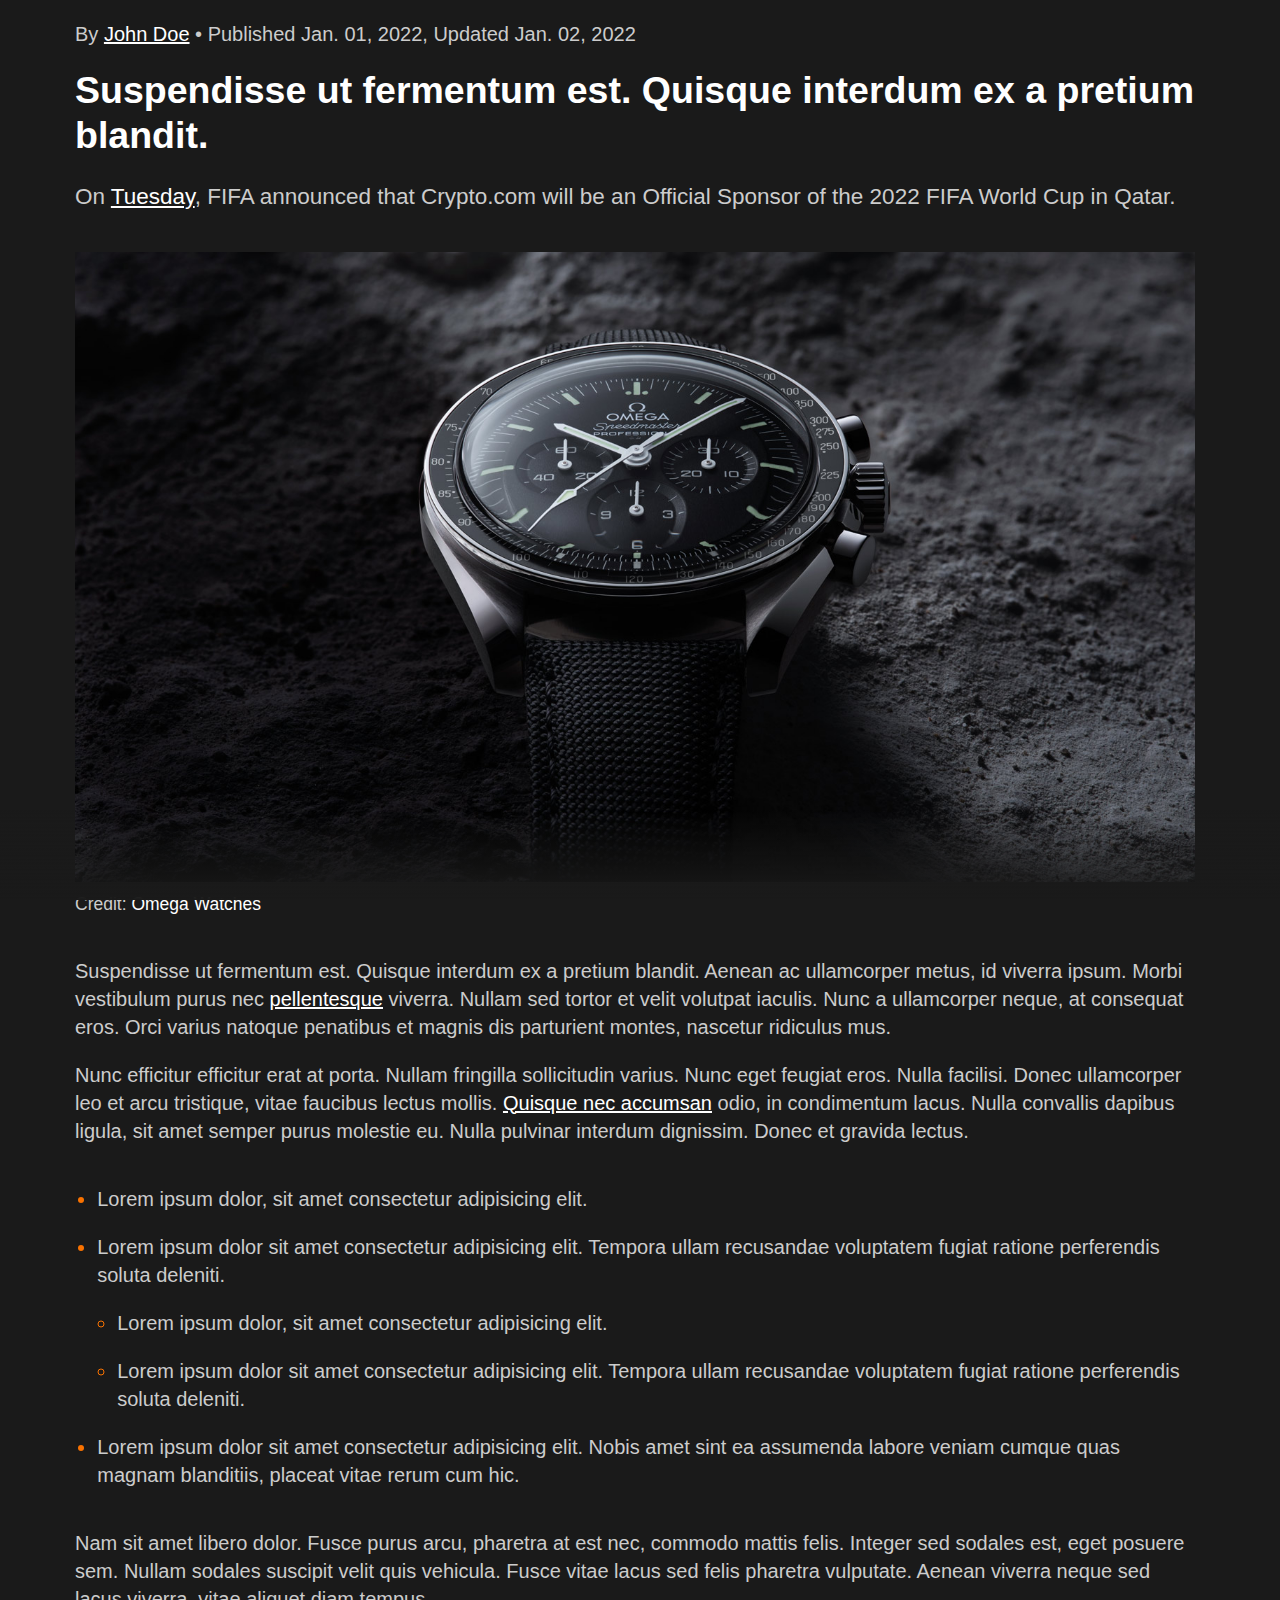
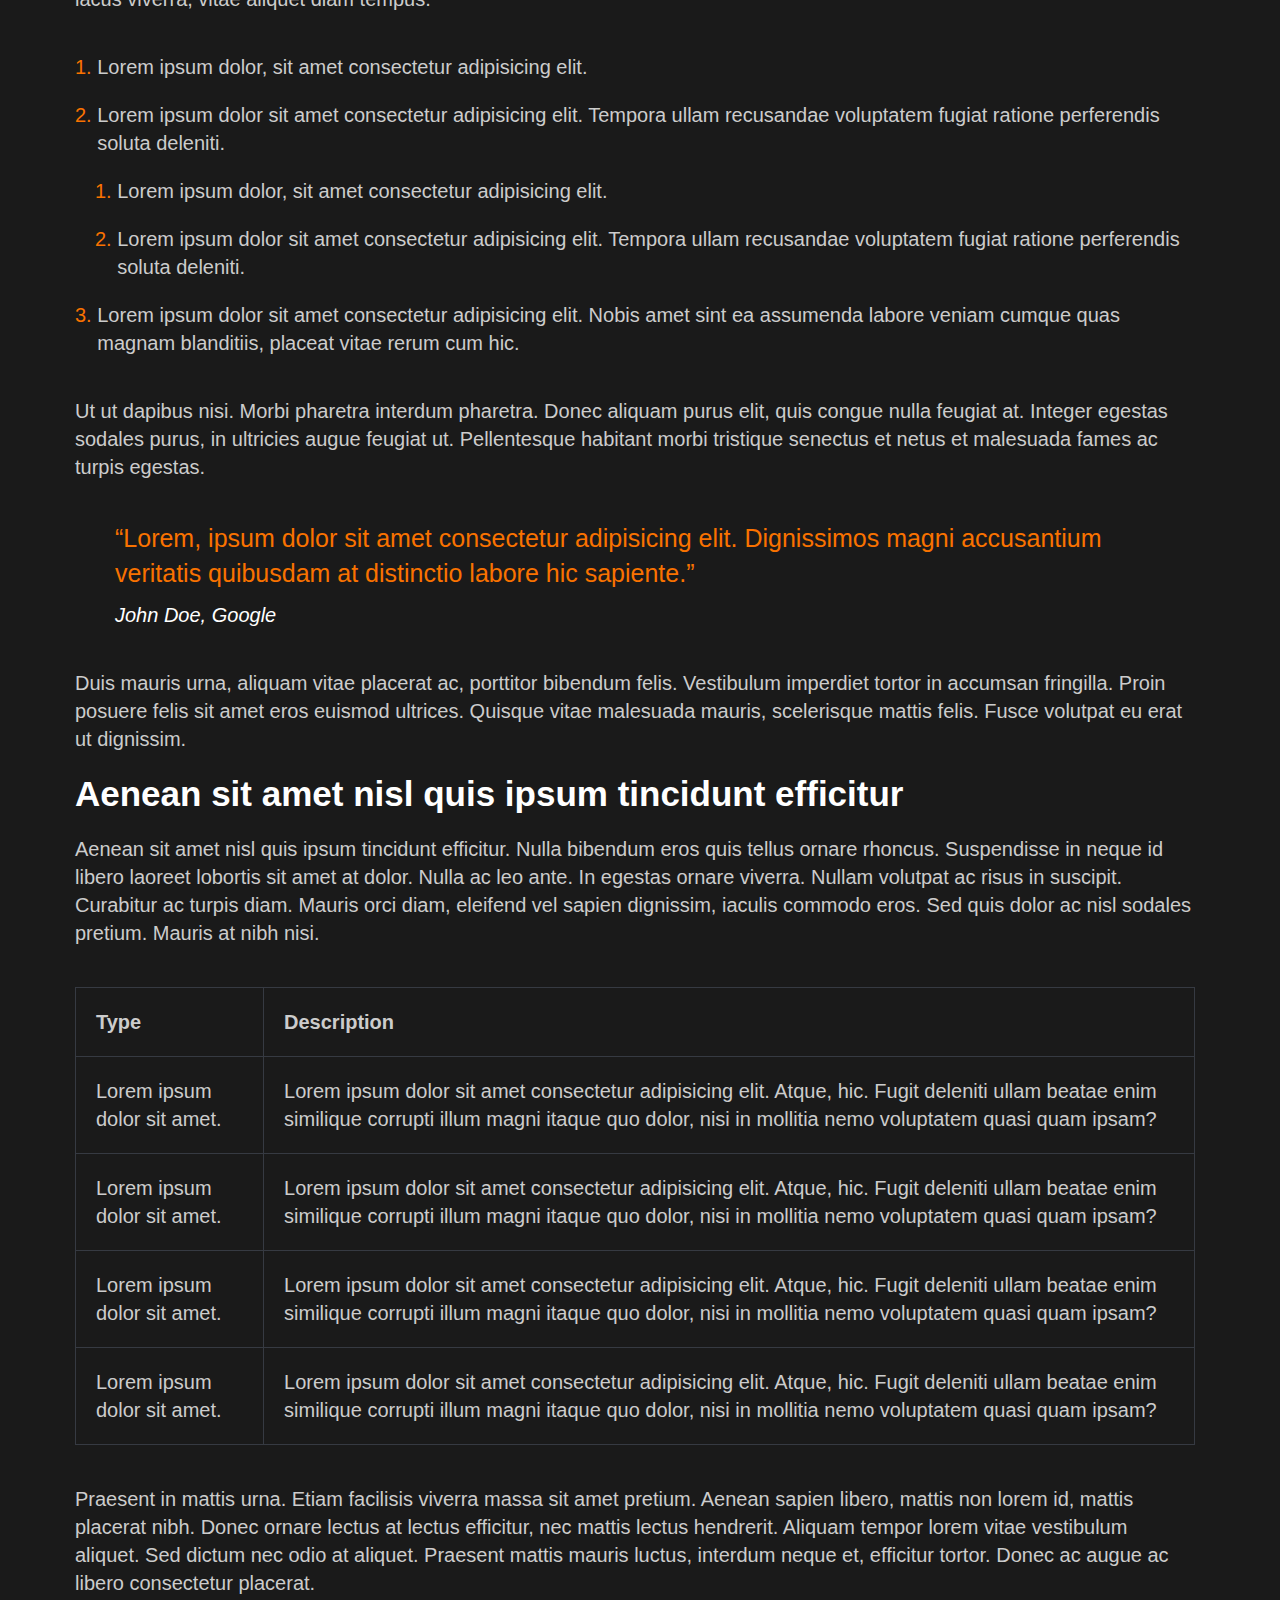
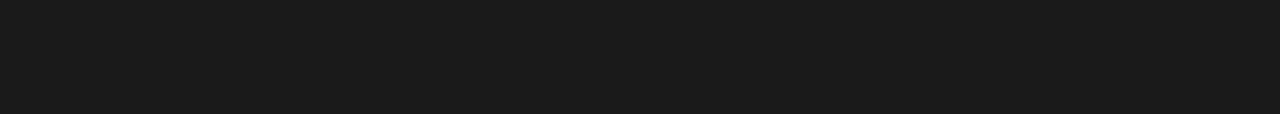
==== pages/article/index.html @ 7d78153a "feat: refactored scss and added demos" ====
<!DOCTYPE html>
<html lang="en" dir="ltr">
<head>

    <!-- Required -->
    <title>Article</title>
    <meta http-equiv="content-type" content="text/html; charset=UTF-8">
    <meta http-equiv="X-UA-Compatible" content="IE=edge">
    <meta name="viewport" content="width=device-width, initial-scale=1.0">
    <link href="article.css" type="text/css" rel="stylesheet" defer>

    <!-- Article -->
    <meta property="article:published_time" content="2022-01-01" />
    <meta property="article:modified_time" content="2022-01-02" />
    <meta property="article:author" content="John Doe" />
    <meta property="article:section" content="Technology" />
    <meta property="article:tag" content="Software, Networking" />

</head>
<body>

    <article class="container">

        <header>

            <p>By <a href="#" target="_blank" rel="author">
                John Doe</a> &bullet; Published <time datetime="2022-01-01">Jan. 01, 2022</time>, Updated <time datetime="2022-01-02">Jan. 02, 2022</time>
            </p>

            <!-- Heading -->
            <h1>Suspendisse ut fermentum est. Quisque interdum ex a pretium blandit.</h1>

        </header>

        <!-- Summary -->
        <p class="summary">
            On <a href="https://www.fifa.com/tournaments/mens/worldcup/qatar2022/media-releases/crypto-com-unveiled-as-fifa-world-cup-qatar-2022-tm-official-sponsor" target="_blank">Tuesday</a>, FIFA announced that Crypto.com will be an Official Sponsor of the 2022 FIFA World Cup in Qatar.
        </p>
        
        <figure>
            <!-- Picture, allows you to return image sized the users device, allowing you to decrease transfer usage, provided you have an image CDN/API to handle image resizing -->
            <picture>
                <source media="(max-width: 414px)" srcset="">
                <source media="(max-width: 768px)" srcset="">
                <source media="(min-width: 1024px)" srcset="">
                <img src="image.jpg" alt="An Omega Speedmaster Professional sat on top of regolith" loading="lazy" decoding="async">
            </picture>
            <figcaption>Credit: <a href="https://www.omegawatches.com/" target="_blank" rel="author">Omega Watches</a></figcaption>
        </figure>

        <p>Suspendisse ut fermentum est. Quisque interdum ex a pretium blandit. Aenean ac ullamcorper metus, id viverra ipsum. Morbi vestibulum purus nec <a href="#" target="_blank">pellentesque</a> viverra. Nullam sed tortor et velit volutpat iaculis. Nunc a ullamcorper neque, at consequat eros. Orci varius natoque penatibus et magnis dis parturient montes, nascetur ridiculus mus.</p>
            
        <p>Nunc efficitur efficitur erat at porta. Nullam fringilla sollicitudin varius. Nunc eget feugiat eros. Nulla facilisi. Donec ullamcorper leo et arcu tristique, vitae faucibus lectus mollis. <a href="#" target="_blank">Quisque nec accumsan</a> odio, in condimentum lacus. Nulla convallis dapibus ligula, sit amet semper purus molestie eu. Nulla pulvinar interdum dignissim. Donec et gravida lectus.</p>

        <ul>
            <li>Lorem ipsum dolor, sit amet consectetur adipisicing elit.</li>
            <li>
                Lorem ipsum dolor sit amet consectetur adipisicing elit. Tempora ullam recusandae voluptatem fugiat ratione perferendis soluta deleniti.
                <ul>
                    <li>Lorem ipsum dolor, sit amet consectetur adipisicing elit.</li>
                    <li>Lorem ipsum dolor sit amet consectetur adipisicing elit. Tempora ullam recusandae voluptatem fugiat ratione perferendis soluta deleniti.</li>
                </ul>
            </li>
            <li>Lorem ipsum dolor sit amet consectetur adipisicing elit. Nobis amet sint ea assumenda labore veniam cumque quas magnam blanditiis, placeat vitae rerum cum hic.</li>
        </ul>

        <p> Nam sit amet libero dolor. Fusce purus arcu, pharetra at est nec, commodo mattis felis. Integer sed sodales est, eget posuere sem. Nullam sodales suscipit velit quis vehicula. Fusce vitae lacus sed felis pharetra vulputate. Aenean viverra neque sed lacus viverra, vitae aliquet diam tempus.</p>

        <ol>
            <li>Lorem ipsum dolor, sit amet consectetur adipisicing elit.</li>
            <li>
                Lorem ipsum dolor sit amet consectetur adipisicing elit. Tempora ullam recusandae voluptatem fugiat ratione perferendis soluta deleniti.
                <ol>
                    <li>Lorem ipsum dolor, sit amet consectetur adipisicing elit.</li>
                    <li>Lorem ipsum dolor sit amet consectetur adipisicing elit. Tempora ullam recusandae voluptatem fugiat ratione perferendis soluta deleniti.</li>
                </ol>
            </li>
            <li>Lorem ipsum dolor sit amet consectetur adipisicing elit. Nobis amet sint ea assumenda labore veniam cumque quas magnam blanditiis, placeat vitae rerum cum hic.</li>
        </ol>

        <p> Ut ut dapibus nisi. Morbi pharetra interdum pharetra. Donec aliquam purus elit, quis congue nulla feugiat at. Integer egestas sodales purus, in ultricies augue feugiat ut. Pellentesque habitant morbi tristique senectus et netus et malesuada fames ac turpis egestas.</p>

        <blockquote>
            <p>Lorem, ipsum dolor sit amet consectetur adipisicing elit. Dignissimos magni accusantium veritatis quibusdam at distinctio labore hic sapiente.</p>
            <cite>John Doe, Google</cite>
        </blockquote>

        <p>Duis mauris urna, aliquam vitae placerat ac, porttitor bibendum felis. Vestibulum imperdiet tortor in accumsan fringilla. Proin posuere felis sit amet eros euismod ultrices. Quisque vitae malesuada mauris, scelerisque mattis felis. Fusce volutpat eu erat ut dignissim.</p>

        <h2 id="aenean-sit-amet-nisl-quis-ipsum-tincidunt-efficitur"><a href="#aenean-sit-amet-nisl-quis-ipsum-tincidunt-efficitur">Aenean sit amet nisl quis ipsum tincidunt efficitur</a></h2>
        
        <p>Aenean sit amet nisl quis ipsum tincidunt efficitur. Nulla bibendum eros quis tellus ornare rhoncus. Suspendisse in neque id libero laoreet lobortis sit amet at dolor. Nulla ac leo ante. In egestas ornare viverra. Nullam volutpat ac risus in suscipit. Curabitur ac turpis diam. Mauris orci diam, eleifend vel sapien dignissim, iaculis commodo eros. Sed quis dolor ac nisl sodales pretium. Mauris at nibh nisi.</p>

        <section class="table">
            <table>
                <thead>
                    <th>Type</th>
                    <th>Description</th>
                </thead>
                <tbody>
                    <tr>
                        <td>Lorem ipsum dolor sit amet.</td>
                        <td>Lorem ipsum dolor sit amet consectetur adipisicing elit. Atque, hic. Fugit deleniti ullam beatae enim similique corrupti illum magni itaque quo dolor, nisi in mollitia nemo voluptatem quasi quam ipsam?</td>
                    </tr>
                    <tr>
                        <td>Lorem ipsum dolor sit amet.</td>
                        <td>Lorem ipsum dolor sit amet consectetur adipisicing elit. Atque, hic. Fugit deleniti ullam beatae enim similique corrupti illum magni itaque quo dolor, nisi in mollitia nemo voluptatem quasi quam ipsam?</td>
                    </tr>
                    <tr>
                        <td>Lorem ipsum dolor sit amet.</td>
                        <td>Lorem ipsum dolor sit amet consectetur adipisicing elit. Atque, hic. Fugit deleniti ullam beatae enim similique corrupti illum magni itaque quo dolor, nisi in mollitia nemo voluptatem quasi quam ipsam?</td>
                    </tr>
                    <tr>
                        <td>Lorem ipsum dolor sit amet.</td>
                        <td>Lorem ipsum dolor sit amet consectetur adipisicing elit. Atque, hic. Fugit deleniti ullam beatae enim similique corrupti illum magni itaque quo dolor, nisi in mollitia nemo voluptatem quasi quam ipsam?</td>
                    </tr>
                </tbody>
            </table>
        </section>

        <p>Praesent in mattis urna. Etiam facilisis viverra massa sit amet pretium. Aenean sapien libero, mattis non lorem id, mattis placerat nibh. Donec ornare lectus at lectus efficitur, nec mattis lectus hendrerit. Aliquam tempor lorem vitae vestibulum aliquet. Sed dictum nec odio at aliquet. Praesent mattis mauris luctus, interdum neque et, efficitur tortor. Donec ac augue ac libero consectetur placerat.</p>

    </article>

</body>
</html>
---- pages/article/article.css ----
@charset "UTF-8";
/* Pending removal: never used, and not immediately obvious/logical what direction this goes (up for reference, so lg would cover the width between breakpoint lg and xl) */
/* Pending: rarely used, generally you should never have specific CSS for a given range unless there is an extreme edge case, instead you should be using a breakpoint for each step a change is required */
:root {
  --minima-property-navigation: 4.5rem;
  --minima-property-container: 1200px;
  --minima-property-spacer-xs: 0.25rem;
  --minima-property-spacer-sm: 0.5rem;
  --minima-property-spacer-md: 1rem;
  --minima-property-spacer-lg: 2rem;
  --minima-property-spacer-xl: 4rem;
  --minima-property-spacer-xxl: 8rem;
  --minima-property-radius-inner: 0.25rem;
  --minima-property-radius-outer: 0.5rem;
  --minima-property-transition: 80ms ease;
  --minima-property-container-padding: 7.5vw;
  --minima-property-layer-background: -1;
  --minima-property-layer-base: 1;
  --minima-property-layer-sticky: 2;
  --minima-property-layer-fixed: 3;
  --minima-property-layer-backdrop: 4;
  --minima-property-layer-modal: 5;
  --minima-property-layer-popup: 6;
  --minima-property-layer-tooltip: 7;
  --minima-property-line-height-heading: 1.2;
  --minima-property-line-height-base: 1.4;
  --minima-color-grey-000: #1E2227;
  --minima-color-grey-100: #272D33;
  --minima-color-grey-200: #363A42;
  --minima-color-grey-300: #7F8091;
  --minima-color-grey-400: #AAB2C7;
  --minima-color-grey-500: #E9ECF4;
  --minima-color-white: #FFFFFF;
  --minima-color-black: #000000;
  --minima-color-primary: #F97200;
  --minima-color-secondary: #99A29E;
  --minima-color-title: #FFFFFF;
  --minima-color-body: #CCCCCC;
  --minima-color-link: #FFFFFF;
  --minima-color-background: #1A1A1A;
  --minima-color-danger: red;
  --minima-color-warning: orange;
  --minima-color-success: green;
  --minima-font-heading: "untitled_sansbold", "Gotham", "Helvetica", "Arial", sans-serif;
  --minima-font-body: "untitled_sansregular", "Gotham", "Helvetica", "Arial", sans-serif;
}

html {
  scroll-behavior: smooth;
  overflow-x: hidden;
  font-size: 16px;
  font-size: clamp(16px, 0.75rem + 1vw, 20px);
  scrollbar-width: thin;
  scrollbar-color: var(--minima-color-primary, #F97200) var(--minima-color-background, #1A1A1A);
  scroll-padding-top: var(--minima-property-spacer-xl, 4rem);
  scrollbar-gutter: stable;
  font-family: var(--minima-font-body, "untitled_sansregular", "Gotham", "Helvetica", "Arial", sans-serif);
  color-scheme: dark light;
}

body {
  margin: unset;
  line-height: var(--minima-property-line-height-base, 1.4);
  background: var(--minima-color-background, #1A1A1A);
  color: var(--minima-color-body, #CCCCCC);
}

* {
  -webkit-box-sizing: border-box;
          box-sizing: border-box;
}

[hidden] {
  display: none;
  visibility: hidden;
}

:root {
  accent-color: var(--minima-color-primary, #F97200);
}

:focus,
:focus-visible {
  outline-color: var(--minima-color-primary, #F97200);
}

::-moz-selection {
  background-color: var(--minima-color-primary, #F97200);
  color: var(--minima-color-white, #FFFFFF);
}

::selection {
  background-color: var(--minima-color-primary, #F97200);
  color: var(--minima-color-white, #FFFFFF);
}

::marker,
::-webkit-calendar-picker-indicator,
::-webkit-clear-button,
::-webkit-inner-spin-button,
::-webkit-outer-spin-button {
  color: var(--minima-color-primary, #F97200);
}

picture,
img {
  display: -webkit-box;
  display: -ms-flexbox;
  display: flex;
}

img {
  width: 100%;
  image-rendering: auto;
}

picture {
  display: -webkit-box;
  display: -ms-flexbox;
  display: flex;
}

svg {
  fill: currentColor;
}

.container {
  width: 100%;
  max-width: var(--minima-property-container, 1200px);
}
@supports (margin-inline: auto) {
  .container {
    margin-inline: auto;
  }
}
@supports not (margin-inline: auto) {
  .container {
    margin-left: auto;
    margin-right: auto;
  }
}
@supports (padding-inline: var(--minima-property-spacer-lg, 2rem)) {
  .container {
    padding-inline: var(--minima-property-spacer-lg, 2rem);
  }
}
@supports not (padding-inline: var(--minima-property-spacer-lg, 2rem)) {
  .container {
    padding-left: var(--minima-property-spacer-lg, 2rem);
    padding-right: var(--minima-property-spacer-lg, 2rem);
  }
}
@media only screen and (max-width: 699px) {
  @supports (padding-inline: var(--minima-property-container-padding, 7.5vw)) {
    .container {
      padding-inline: var(--minima-property-container-padding, 7.5vw);
    }
  }
  @supports not (padding-inline: var(--minima-property-container-padding, 7.5vw)) {
    .container {
      padding-left: var(--minima-property-container-padding, 7.5vw);
      padding-right: var(--minima-property-container-padding, 7.5vw);
    }
  }
}

h1,
h2,
h3,
h4,
h5,
h6 {
  margin: unset;
  margin-bottom: var(--minima-property-spacer-md, 1rem);
  font-family: var(--minima-font-heading, "untitled_sansbold", "Gotham", "Helvetica", "Arial", sans-serif);
  line-height: var(--minima-property-line-height-heading, 1.2);
}

h1 {
  font-size: 1.875rem;
}

h2 {
  font-size: 1.75rem;
}

h3 {
  font-size: 1.5rem;
}

h4 {
  font-size: 1.375rem;
}

h5 {
  font-size: 1.25rem;
}

h6 {
  font-size: 1.125rem;
}

a {
  color: currentColor;
}

input,
select,
textarea {
  padding: var(--minima-property-spacer-md, 1rem);
  -webkit-transition: border var(--minima-property-transition, 80ms ease);
  transition: border var(--minima-property-transition, 80ms ease);
  background-color: transparent;
  font-family: inherit;
  width: 100%;
}
@media only screen and (prefers-color-scheme: no-preference), (prefers-color-scheme: light) {
  input,
select,
textarea {
    border: 1px solid var(--minima-color-grey-200, #363A42);
  }
}
@media only screen and (prefers-color-scheme: dark) {
  input,
select,
textarea {
    color: var(--minima-color-white, #FFFFFF);
    border: 1px solid;
  }
}
input:focus,
select:focus,
textarea:focus {
  border-color: var(--minima-color-primary, #F97200);
  outline: unset;
}
input:disabled,
select:disabled,
textarea:disabled {
  border-color: var(--minima-color-grey-400, #AAB2C7);
  cursor: not-allowed;
}
input::-webkit-input-placeholder, select::-webkit-input-placeholder, textarea::-webkit-input-placeholder {
  color: var(--minima-color-white, #FFFFFF);
}
input::-moz-placeholder, select::-moz-placeholder, textarea::-moz-placeholder {
  color: var(--minima-color-white, #FFFFFF);
}
input:-ms-input-placeholder, select:-ms-input-placeholder, textarea:-ms-input-placeholder {
  color: var(--minima-color-white, #FFFFFF);
}
input::-ms-input-placeholder, select::-ms-input-placeholder, textarea::-ms-input-placeholder {
  color: var(--minima-color-white, #FFFFFF);
}
input::placeholder,
select::placeholder,
textarea::placeholder {
  color: var(--minima-color-white, #FFFFFF);
}
input + label,
select + label,
textarea + label {
  cursor: pointer;
}

label {
  display: -webkit-box;
  display: -ms-flexbox;
  display: flex;
  -ms-flex-negative: 0;
      flex-shrink: 0;
  -webkit-box-orient: horizontal;
  -webkit-box-direction: normal;
      -ms-flex-direction: row;
          flex-direction: row;
  -webkit-box-pack: start;
      -ms-flex-pack: start;
          justify-content: flex-start;
  -webkit-box-align: center;
      -ms-flex-align: center;
          align-items: center;
  /* Pending testing: taken from another project, unsure if fully working on Safari, however with the latest Safari version, gap issues should no longer be an issue */
}
@supports (gap: 1rem) {
  label {
    grid-gap: var(--minima-property-spacer-sm, 0.5rem);
    gap: var(--minima-property-spacer-sm, 0.5rem);
  }
}

select {
  color: var(--minima-color-white, #FFFFFF);
}
select:checked {
  color: var(--minima-color-primary, #F97200);
}
select option {
  background-color: var(--minima-color-grey-100, #272D33);
  color: var(--minima-color-white, #FFFFFF);
}

textarea {
  max-width: 100%;
  width: 100% !important;
}

[type=radio],
[type=checkbox] {
  position: relative;
  -webkit-appearance: none;
     -moz-appearance: none;
          appearance: none;
  padding: unset;
  margin: unset;
  cursor: pointer;
}
[type=radio]:checked,
[type=checkbox]:checked {
  color: var(--minima-color-primary, #F97200);
}
[type=radio]:after,
[type=checkbox]:after {
  position: absolute;
  content: "";
  top: 50%;
  left: 50%;
  -webkit-transform: translate(-50%, -50%);
          transform: translate(-50%, -50%);
  width: var(--minima-property-spacer-sm, 0.5rem);
  height: var(--minima-property-spacer-sm, 0.5rem);
  background-size: contain;
  background-repeat: no-repeat;
  z-index: 1;
  border-radius: 100%;
}

[type=radio] {
  width: var(--minima-property-spacer-md, 1rem);
  height: var(--minima-property-spacer-md, 1rem);
  border-radius: 100%;
}
[type=radio]:checked {
  border-width: calc(var(--minima-property-spacer-xs, 0.25rem) / 2);
}
[type=radio]:checked:after {
  background: var(--minima-color-primary, #F97200);
}

[type=checkbox] {
  width: var(--minima-property-spacer-md, 1rem);
  height: var(--minima-property-spacer-md, 1rem);
  border-radius: 2px;
}
[type=checkbox]:checked {
  border-color: var(--minima-color-primary, #F97200);
  background-color: var(--minima-color-primary, #F97200);
}
[type=checkbox]:checked:after {
  background-image: url("data:image/svg+xml,%3Csvg xmlns='http://www.w3.org/2000/svg' width='11' height='9' viewBox='0 0 11 9' fill='none'%3E%3Cpath d='M9.3125 0.1875L3.64583 6.10054L1.3125 3.66576L0.3125 4.70924L3.64583 8.1875L10.3125 1.23098L9.3125 0.1875Z' fill='var(--minima-color-white, #FFFFFF)'/%3E%3C/svg%3E");
  background-position: 0% 50%;
}

input[type=number] {
  -moz-appearance: textfield;
}
input[type=number]::-webkit-outer-spin-button, input[type=number]::-webkit-inner-spin-button {
  -webkit-appearance: none;
}

form {
  display: -ms-grid;
  display: grid;
  grid-gap: var(--minima-property-spacer-md, 1rem);
  gap: var(--minima-property-spacer-md, 1rem);
}

article {
  position: relative;
}
article * {
  -webkit-hyphens: none;
      -ms-hyphens: none;
          hyphens: none;
}
article :where(h1, h2, h3, h4, h5, h6) a:hover {
  text-decoration: none;
}
article h1,
article h2,
article h3,
article h4,
article h5,
article h6 {
  color: var(--minima-color-title, #FFFFFF);
  margin-top: unset;
}
article p {
  margin-bottom: var(--minima-property-spacer-md, 1rem);
}
article p a {
  text-decoration: underline;
}
article b,
article strong {
  font-weight: bold;
}
article > ul,
article > ol,
article > picture,
article > table,
article > figure,
article > blockquote,
article > iframe,
article > img,
article > table,
article > hr,
article > section {
  margin-top: var(--minima-property-spacer-lg, 2rem);
  margin-bottom: var(--minima-property-spacer-lg, 2rem);
}
article hr {
  border-color: var(--minima-color-grey-200, #363A42);
  border-width: 1px;
  border-style: solid;
}
article a {
  color: var(--minima-color-link, #FFFFFF);
  text-decoration: none;
}
article a:hover {
  text-decoration: underline;
}
article a:focus {
  color: var(--minima-color-primary, #F97200);
}
article figure {
  margin-left: unset;
  margin-right: unset;
}
article figcaption {
  margin-top: var(--minima-property-spacer-sm, 0.5rem);
  font-size: 0.875rem;
}
article blockquote {
  color: var(--minima-color-primary, #F97200);
  margin-left: var(--minima-property-spacer-lg, 2rem);
  margin-right: var(--minima-property-spacer-lg, 2rem);
}
article blockquote p {
  font-size: 1.25rem;
  margin-bottom: var(--minima-property-spacer-sm, 0.5rem);
  font-weight: 500;
}
article blockquote p:first-of-type:before {
  content: "“";
}
article blockquote p:last-of-type:after {
  content: "”";
}
article blockquote cite {
  color: var(--minima-color-white, #FFFFFF);
}
article blockquote a {
  text-decoration: underline;
}
article ul,
article ol {
  padding-left: 2ch;
  display: -ms-grid;
  display: grid;
  grid-gap: var(--minima-property-spacer-md, 1rem);
  gap: var(--minima-property-spacer-md, 1rem);
}
article ul li,
article ol li {
  position: relative;
}
article ul li > ul,
article ul li > ol,
article ol li > ul,
article ol li > ol {
  padding-left: var(--minima-property-spacer-md, 1rem);
  margin-top: var(--minima-property-spacer-md, 1rem);
}
article table {
  text-align: left;
  border-collapse: collapse;
  border: 1px solid var(--minima-color-grey-200, #363A42);
}
article table th,
article table td {
  padding: var(--minima-property-spacer-md, 1rem);
  vertical-align: top;
}
article table th:not(:last-of-type),
article table td:not(:last-of-type) {
  border-right: 1px solid var(--minima-color-grey-200, #363A42);
}
article table tr {
  border-bottom: 1px solid var(--minima-color-grey-200, #363A42);
}

section.container {
  display: -ms-grid;
  display: grid;
  grid-gap: var(--minima-property-spacer-lg, 2rem);
  gap: var(--minima-property-spacer-lg, 2rem);
  padding-top: var(--minima-property-spacer-lg, 2rem);
  padding-bottom: var(--minima-property-spacer-lg, 2rem);
}
@media only screen and (min-width: 900px) {
  section.container {
    -ms-grid-columns: 6fr var(--minima-property-spacer-lg, 2rem) 2fr;
    grid-template-columns: 6fr 2fr;
  }
}
section.container > section {
  grid-column: 1/-1;
}
section.container > aside {
  background: rgba(255, 255, 255, 0.05);
}
@media only screen and (max-width: 899px) {
  section.container > aside {
    display: none;
    visibility: hidden;
  }
}

.summary {
  font-size: 1.125rem;
}

.row {
  display: -webkit-box;
  display: -ms-flexbox;
  display: flex;
  -ms-flex-negative: 0;
      flex-shrink: 0;
  -webkit-box-orient: horizontal;
  -webkit-box-direction: normal;
      -ms-flex-direction: row;
          flex-direction: row;
  -webkit-box-pack: start;
      -ms-flex-pack: start;
          justify-content: flex-start;
  -webkit-box-align: center;
      -ms-flex-align: center;
          align-items: center;
  /* Pending testing: taken from another project, unsure if fully working on Safari, however with the latest Safari version, gap issues should no longer be an issue */
  -ms-flex-wrap: wrap;
      flex-wrap: wrap;
}
@supports (gap: 1rem) {
  .row {
    grid-gap: var(--minima-property-spacer-md, 1rem);
    gap: var(--minima-property-spacer-md, 1rem);
  }
}

:where(h1, h2, h3, h4, h5, h6) a {
  color: currentColor;
  text-decoration: none;
  position: relative;
}

.table {
  overflow-x: scroll;
  position: relative;
}
@media only screen and (max-width: 499px) {
  .table {
    border-right: 1px solid var(--minima-color-grey-200, #363A42);
    max-width: 85vw;
  }
  .table table {
    min-width: 150vw;
    border-right: unset;
  }
}

article:after {
  width: 120%;
  height: 10vh;
  content: "";
  position: sticky;
  display: -webkit-inline-box;
  display: -ms-inline-flexbox;
  display: inline-flex;
  -webkit-transform: translateX(-10%);
          transform: translateX(-10%);
  bottom: 0;
  background: -webkit-gradient(linear, left bottom, left top, from(#1a1a1a), to(rgba(26, 26, 26, 0)));
  background: linear-gradient(0deg, #1a1a1a 0%, rgba(26, 26, 26, 0) 100%);
}
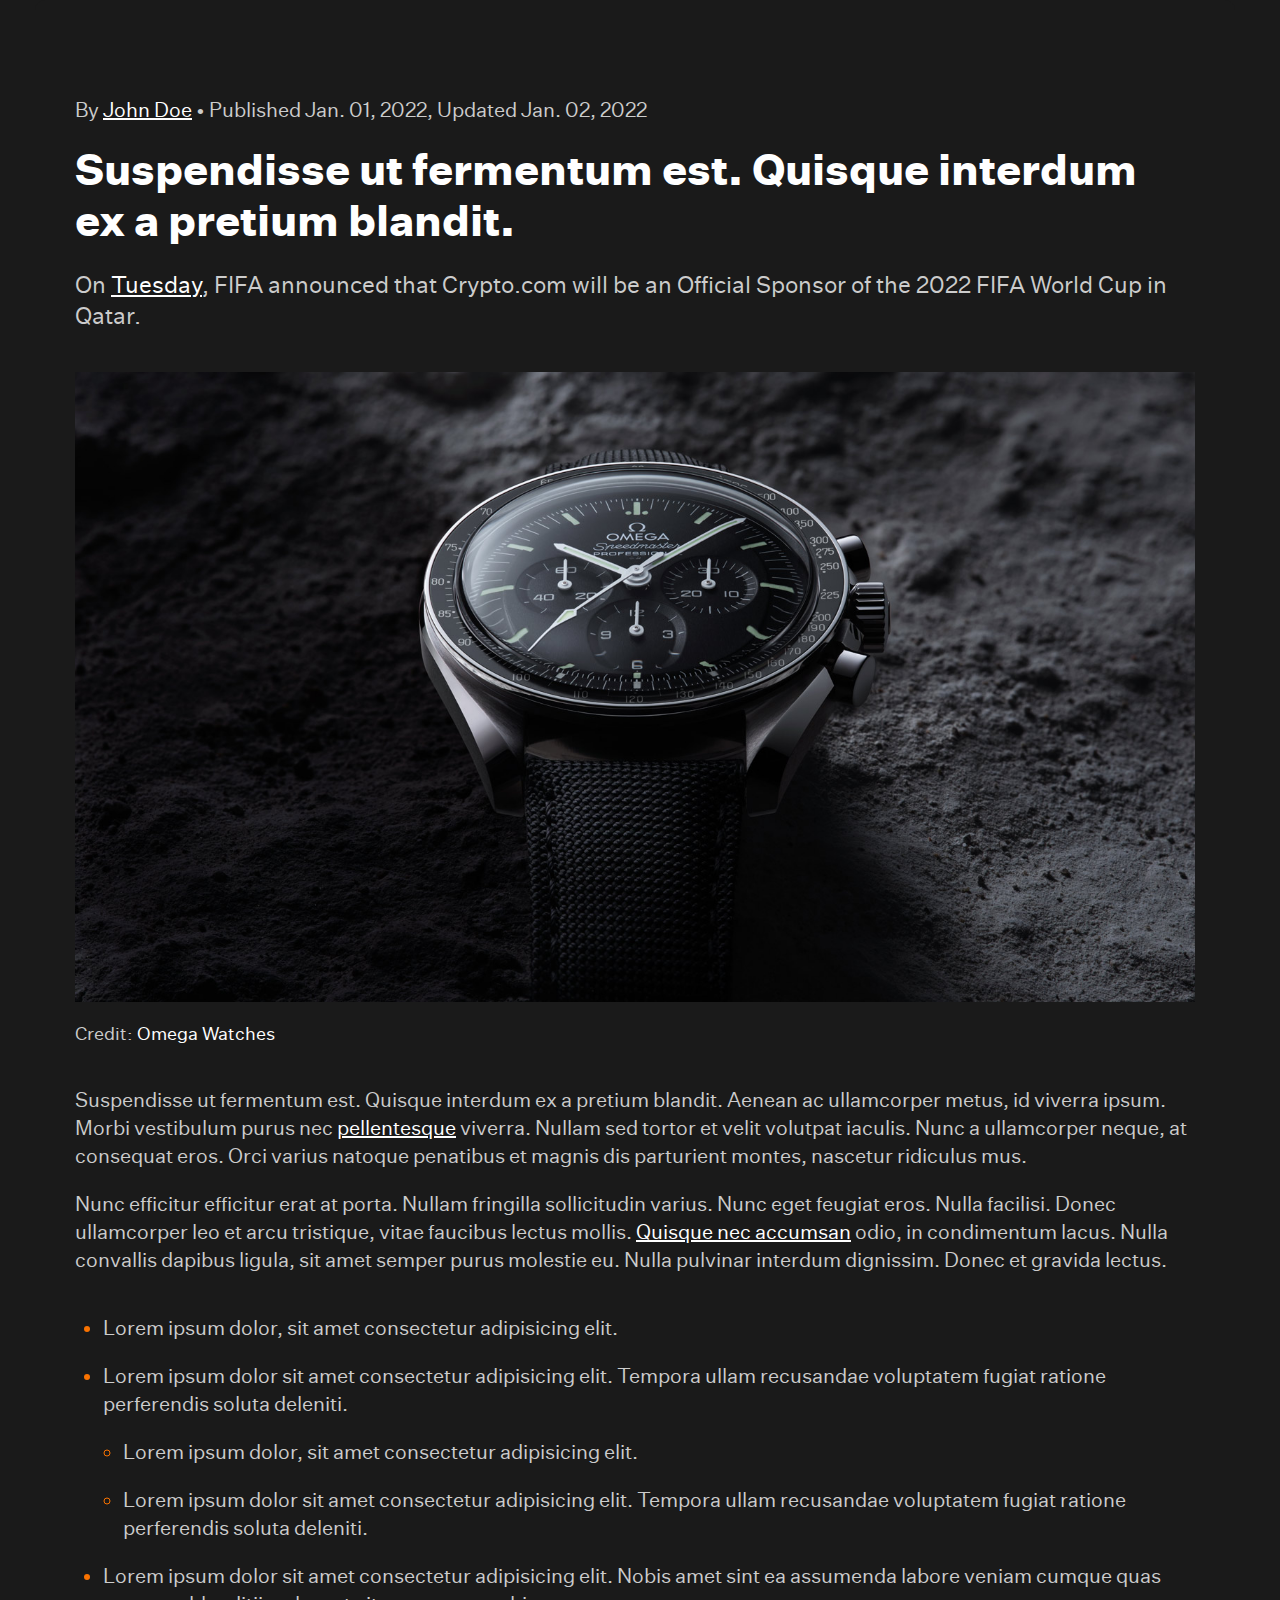
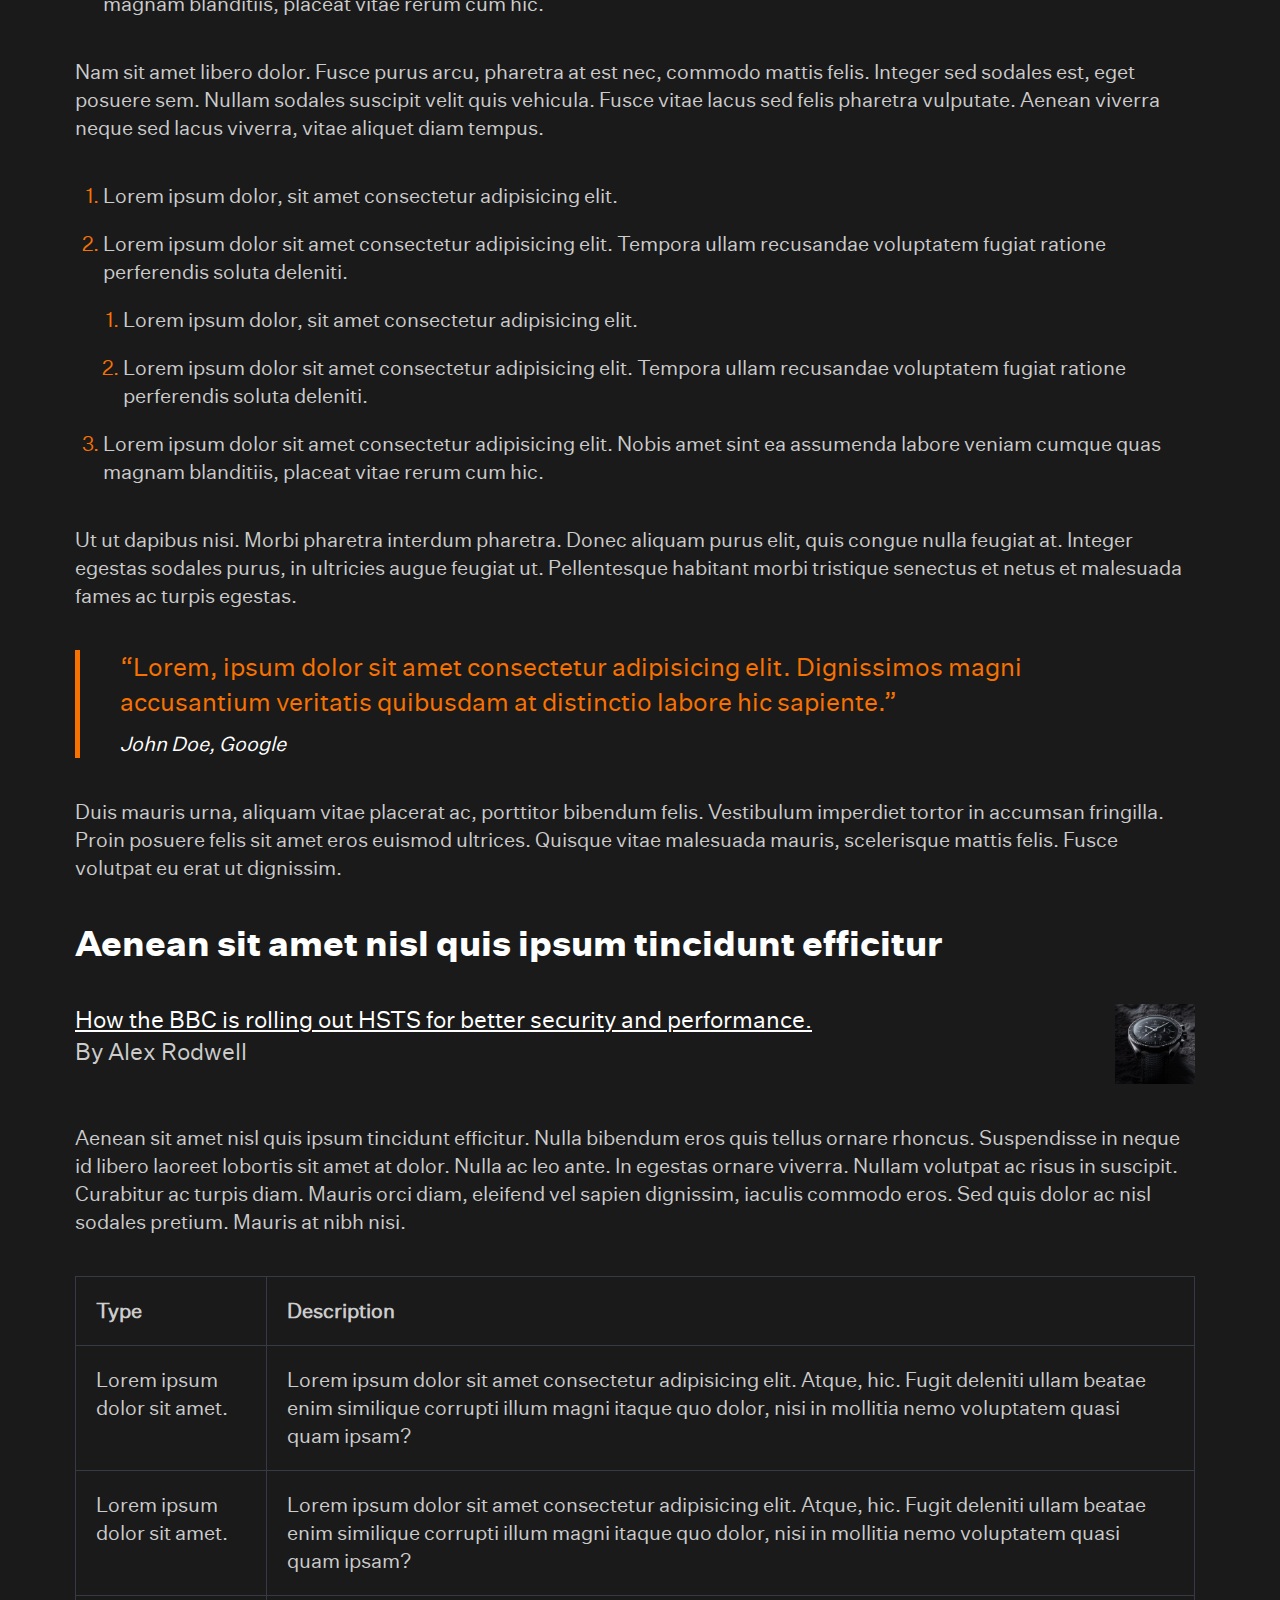
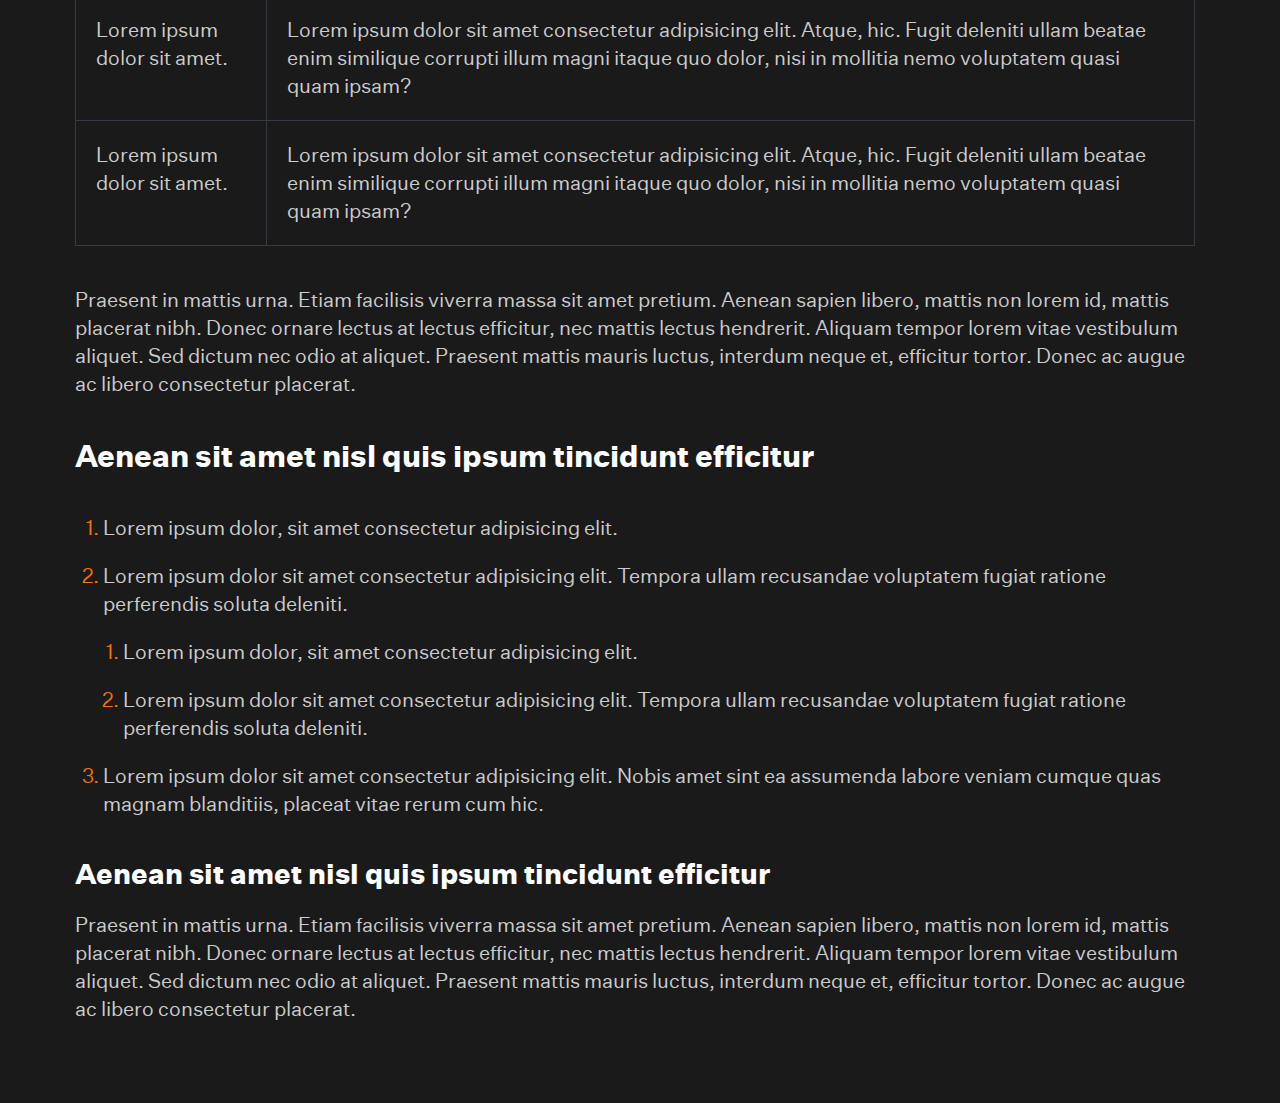
==== commit 9b670d01: "." ====
--- a/pages/article/index.html
+++ b/pages/article/index.html
@@ -23,7 +23,7 @@
 
         <header>
 
-            <p>By <a href="#" target="_blank" rel="author">
+            <p class="meta">By <a href="#" target="_blank" rel="author">
                 John Doe</a> &bullet; Published <time datetime="2022-01-01">Jan. 01, 2022</time>, Updated <time datetime="2022-01-02">Jan. 02, 2022</time>
             </p>
 
@@ -32,8 +32,8 @@
 
         </header>
 
-        <!-- Summary -->
-        <p class="summary">
+        <!-- Summary/Dek -->
+        <p class="dek">
             On <a href="https://www.fifa.com/tournaments/mens/worldcup/qatar2022/media-releases/crypto-com-unveiled-as-fifa-world-cup-qatar-2022-tm-official-sponsor" target="_blank">Tuesday</a>, FIFA announced that Crypto.com will be an Official Sponsor of the 2022 FIFA World Cup in Qatar.
         </p>
         
@@ -88,6 +88,21 @@
         <p>Duis mauris urna, aliquam vitae placerat ac, porttitor bibendum felis. Vestibulum imperdiet tortor in accumsan fringilla. Proin posuere felis sit amet eros euismod ultrices. Quisque vitae malesuada mauris, scelerisque mattis felis. Fusce volutpat eu erat ut dignissim.</p>
 
         <h2 id="aenean-sit-amet-nisl-quis-ipsum-tincidunt-efficitur"><a href="#aenean-sit-amet-nisl-quis-ipsum-tincidunt-efficitur">Aenean sit amet nisl quis ipsum tincidunt efficitur</a></h2>
+
+        <figure class="related">
+            <p class="related__title">
+                <a href="#">
+                    How the BBC is rolling out HSTS for better security and performance.
+                </a>
+                <span>By Alex Rodwell</span>
+            </p>
+            <picture class="related__picture">
+                <source media="(max-width: 414px)" srcset="">
+                <source media="(max-width: 768px)" srcset="">
+                <source media="(min-width: 1024px)" srcset="">
+                <img src="image.jpg" alt="An Omega Speedmaster Professional sat on top of regolith" loading="lazy" decoding="async">
+            </picture>
+        </figure>
         
         <p>Aenean sit amet nisl quis ipsum tincidunt efficitur. Nulla bibendum eros quis tellus ornare rhoncus. Suspendisse in neque id libero laoreet lobortis sit amet at dolor. Nulla ac leo ante. In egestas ornare viverra. Nullam volutpat ac risus in suscipit. Curabitur ac turpis diam. Mauris orci diam, eleifend vel sapien dignissim, iaculis commodo eros. Sed quis dolor ac nisl sodales pretium. Mauris at nibh nisi.</p>
 
@@ -120,6 +135,24 @@
 
         <p>Praesent in mattis urna. Etiam facilisis viverra massa sit amet pretium. Aenean sapien libero, mattis non lorem id, mattis placerat nibh. Donec ornare lectus at lectus efficitur, nec mattis lectus hendrerit. Aliquam tempor lorem vitae vestibulum aliquet. Sed dictum nec odio at aliquet. Praesent mattis mauris luctus, interdum neque et, efficitur tortor. Donec ac augue ac libero consectetur placerat.</p>
 
+        <h3 id="aenean-sit-amet-nisl-quis-ipsum-tincidunt-efficitur"><a href="#aenean-sit-amet-nisl-quis-ipsum-tincidunt-efficitur">Aenean sit amet nisl quis ipsum tincidunt efficitur</a></h3>
+
+        <ol>
+            <li>Lorem ipsum dolor, sit amet consectetur adipisicing elit.</li>
+            <li>
+                Lorem ipsum dolor sit amet consectetur adipisicing elit. Tempora ullam recusandae voluptatem fugiat ratione perferendis soluta deleniti.
+                <ol>
+                    <li>Lorem ipsum dolor, sit amet consectetur adipisicing elit.</li>
+                    <li>Lorem ipsum dolor sit amet consectetur adipisicing elit. Tempora ullam recusandae voluptatem fugiat ratione perferendis soluta deleniti.</li>
+                </ol>
+            </li>
+            <li>Lorem ipsum dolor sit amet consectetur adipisicing elit. Nobis amet sint ea assumenda labore veniam cumque quas magnam blanditiis, placeat vitae rerum cum hic.</li>
+        </ol>
+
+        <h4 id="aenean-sit-amet-nisl-quis-ipsum-tincidunt-efficitur"><a href="#aenean-sit-amet-nisl-quis-ipsum-tincidunt-efficitur">Aenean sit amet nisl quis ipsum tincidunt efficitur</a></h4>
+
+        <p>Praesent in mattis urna. Etiam facilisis viverra massa sit amet pretium. Aenean sapien libero, mattis non lorem id, mattis placerat nibh. Donec ornare lectus at lectus efficitur, nec mattis lectus hendrerit. Aliquam tempor lorem vitae vestibulum aliquet. Sed dictum nec odio at aliquet. Praesent mattis mauris luctus, interdum neque et, efficitur tortor. Donec ac augue ac libero consectetur placerat.</p>
+
     </article>
 
 </body>
--- a/pages/article/article.css
+++ b/pages/article/article.css
@@ -45,6 +45,20 @@
   --minima-font-body: "untitled_sansregular", "Gotham", "Helvetica", "Arial", sans-serif;
 }
 
+@font-face {
+  font-family: "untitled_sansregular";
+  src: url("/assets/fonts/untitled_sans_regular-webfont.woff2") format("woff2"), url("fonts/untitled_sans_regular-webfont.woff") format("woff");
+  font-weight: normal;
+  font-style: normal;
+  font-named-instance: "Regular";
+}
+@font-face {
+  font-family: "untitled_sansbold";
+  src: url("/assets/fonts/untitled_sans_bold-webfont.woff2") format("woff2"), url("fonts/untitled_sans_bold-webfont.woff") format("woff");
+  font-weight: normal;
+  font-style: bold;
+  font-named-instance: "Bold";
+}
 html {
   scroll-behavior: smooth;
   overflow-x: hidden;
@@ -52,7 +66,8 @@
   font-size: clamp(16px, 0.75rem + 1vw, 20px);
   scrollbar-width: thin;
   scrollbar-color: var(--minima-color-primary, #F97200) var(--minima-color-background, #1A1A1A);
-  scroll-padding-top: var(--minima-property-spacer-xl, 4rem);
+  scroll-padding-top: var(--minima-property-spacer-xxl, 8rem);
+  scroll-padding-bottom: var(--minima-property-spacer-xxl, 8rem);
   scrollbar-gutter: stable;
   font-family: var(--minima-font-body, "untitled_sansregular", "Gotham", "Helvetica", "Arial", sans-serif);
   color-scheme: dark light;
@@ -177,7 +192,7 @@
 }
 
 h1 {
-  font-size: 1.875rem;
+  font-size: 2.125rem;
 }
 
 h2 {
@@ -378,11 +393,6 @@
 article {
   position: relative;
 }
-article * {
-  -webkit-hyphens: none;
-      -ms-hyphens: none;
-          hyphens: none;
-}
 article :where(h1, h2, h3, h4, h5, h6) a:hover {
   text-decoration: none;
 }
@@ -394,6 +404,13 @@
 article h6 {
   color: var(--minima-color-title, #FFFFFF);
   margin-top: unset;
+}
+article h2,
+article h3,
+article h4,
+article h5,
+article h6 {
+  margin-top: var(--minima-property-spacer-lg, 2rem);
 }
 article p {
   margin-bottom: var(--minima-property-spacer-md, 1rem);
@@ -439,12 +456,14 @@
   margin-right: unset;
 }
 article figcaption {
-  margin-top: var(--minima-property-spacer-sm, 0.5rem);
+  margin-top: var(--minima-property-spacer-md, 1rem);
   font-size: 0.875rem;
 }
 article blockquote {
   color: var(--minima-color-primary, #F97200);
-  margin-left: var(--minima-property-spacer-lg, 2rem);
+  border-left: var(--minima-property-spacer-xs, 0.25rem) solid var(--minima-color-primary, #F97200);
+  padding-left: var(--minima-property-spacer-lg, 2rem);
+  margin-left: unset;
   margin-right: var(--minima-property-spacer-lg, 2rem);
 }
 article blockquote p {
@@ -500,6 +519,9 @@
 article table tr {
   border-bottom: 1px solid var(--minima-color-grey-200, #363A42);
 }
+article picture {
+  position: relative;
+}
 
 section.container {
   display: -ms-grid;
@@ -528,7 +550,7 @@
   }
 }
 
-.summary {
+.dek {
   font-size: 1.125rem;
 }
 
@@ -580,17 +602,70 @@
   }
 }
 
-article:after {
-  width: 120%;
-  height: 10vh;
-  content: "";
-  position: sticky;
-  display: -webkit-inline-box;
-  display: -ms-inline-flexbox;
-  display: inline-flex;
-  -webkit-transform: translateX(-10%);
-          transform: translateX(-10%);
-  bottom: 0;
-  background: -webkit-gradient(linear, left bottom, left top, from(#1a1a1a), to(rgba(26, 26, 26, 0)));
-  background: linear-gradient(0deg, #1a1a1a 0%, rgba(26, 26, 26, 0) 100%);
+.related {
+  display: -ms-grid;
+  display: grid;
+  grid-gap: var(--minima-property-spacer-md, 1rem);
+  gap: var(--minima-property-spacer-md, 1rem);
+  -ms-grid-columns: 1fr var(--minima-property-spacer-md, 1rem) min(25vw, var(--minima-property-spacer-xl, 4rem));
+  grid-template-columns: 1fr min(25vw, var(--minima-property-spacer-xl, 4rem));
+  -webkit-box-align: start;
+      -ms-flex-align: start;
+          align-items: flex-start;
+}
+.related__picture {
+  aspect-ratio: 1/1;
+  position: relative;
+}
+.related__picture img,
+.related__picture source {
+  position: absolute;
+  -o-object-fit: cover;
+     object-fit: cover;
+  width: 100%;
+  height: 100%;
+}
+@supports not (inset: 0) {
+  .related__picture img,
+.related__picture source {
+    top: 0;
+    right: 0;
+    bottom: 0;
+    left: 0;
+  }
+}
+@supports (inset: 0) {
+  .related__picture img,
+.related__picture source {
+    inset: 0;
+  }
+}
+.related__title {
+  margin: unset;
+  font-size: 1.125rem;
+  display: -ms-grid;
+  display: grid;
+  grid-gap: unset;
+  gap: unset;
+}
+
+article {
+  background-color: var(--minima-color-background, #1A1A1A);
+  margin-bottom: var(--minima-property-spacer-xl, 4rem);
+  padding-top: var(--minima-property-container-padding, 7.5vw);
+  border-top-left-radius: var(--minima-property-spacer-sm, 0.5rem);
+  border-top-right-radius: var(--minima-property-spacer-sm, 0.5rem);
+}
+
+.meta {
+  margin-top: unset;
+}
+
+#nav {
+  width: 100%;
+  height: 3rem;
+  background-color: grey;
+  top: 0;
+  position: fixed;
+  z-index: 9;
 }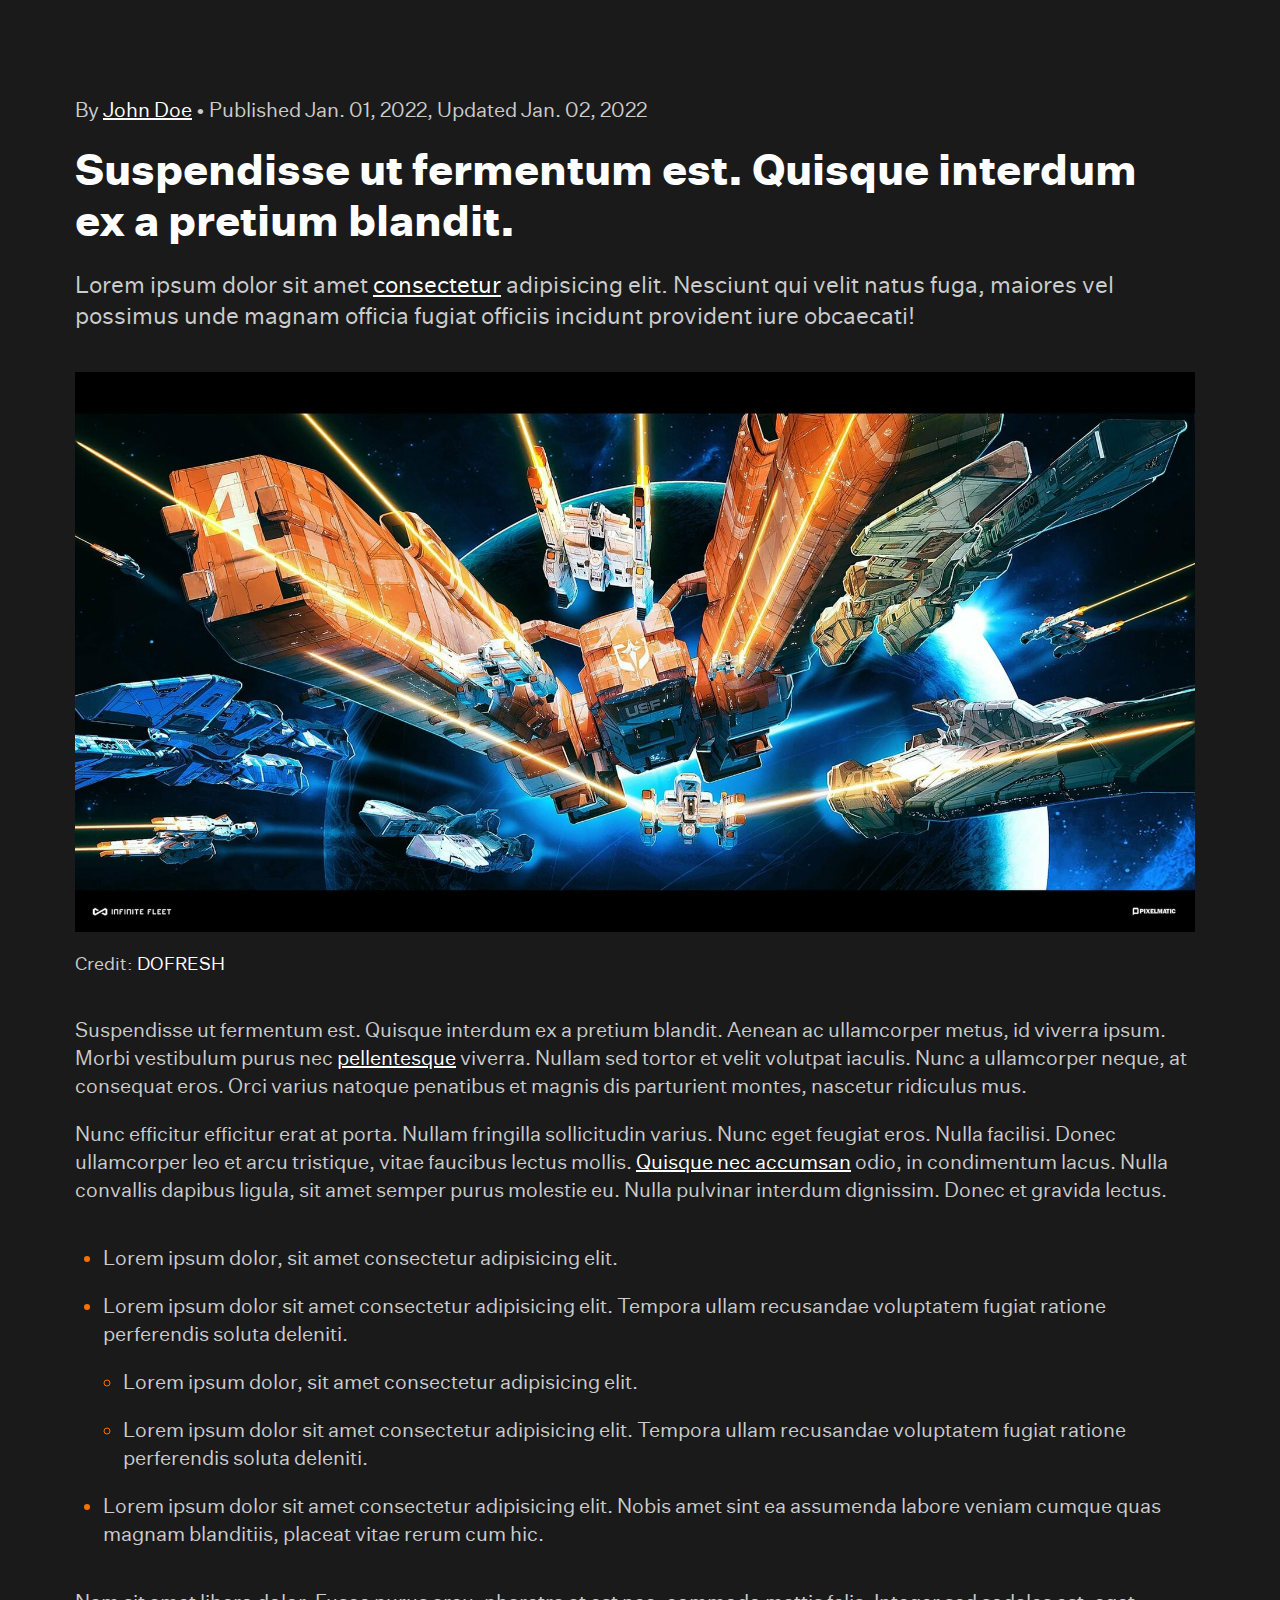
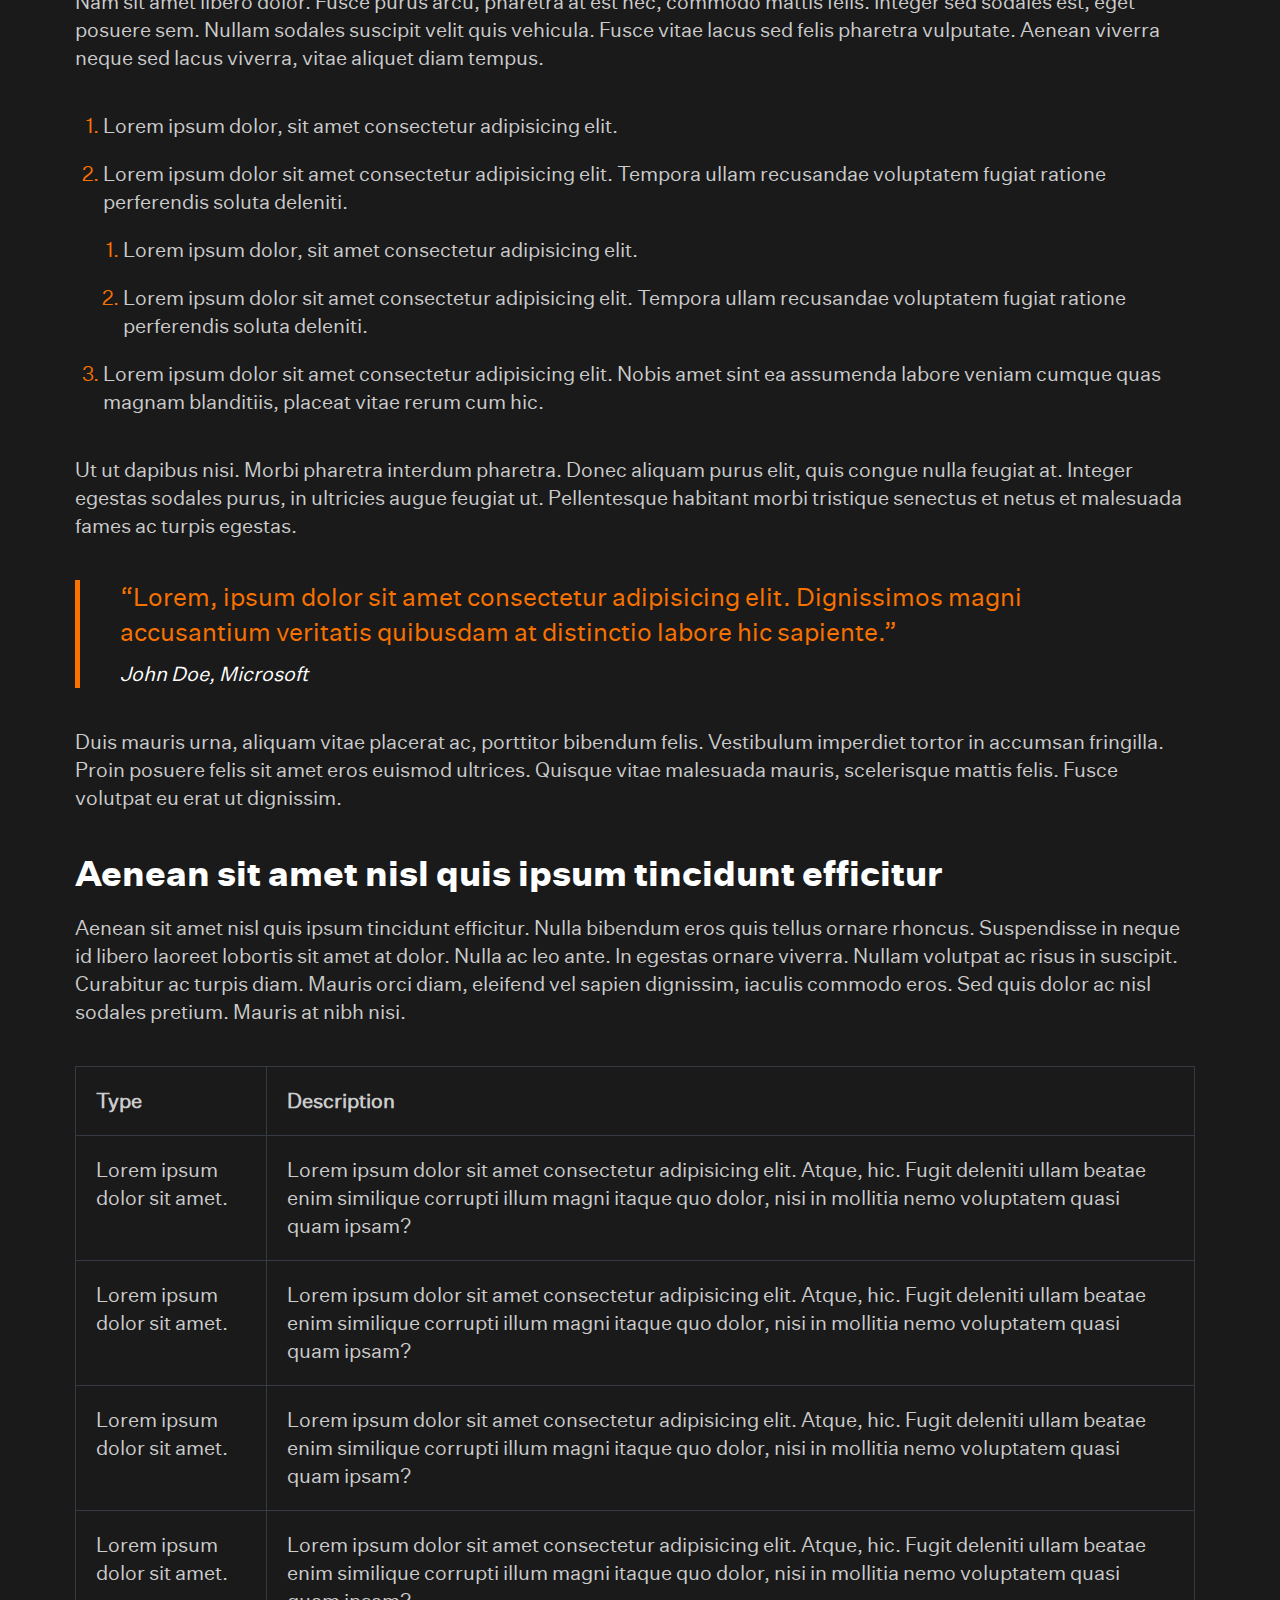
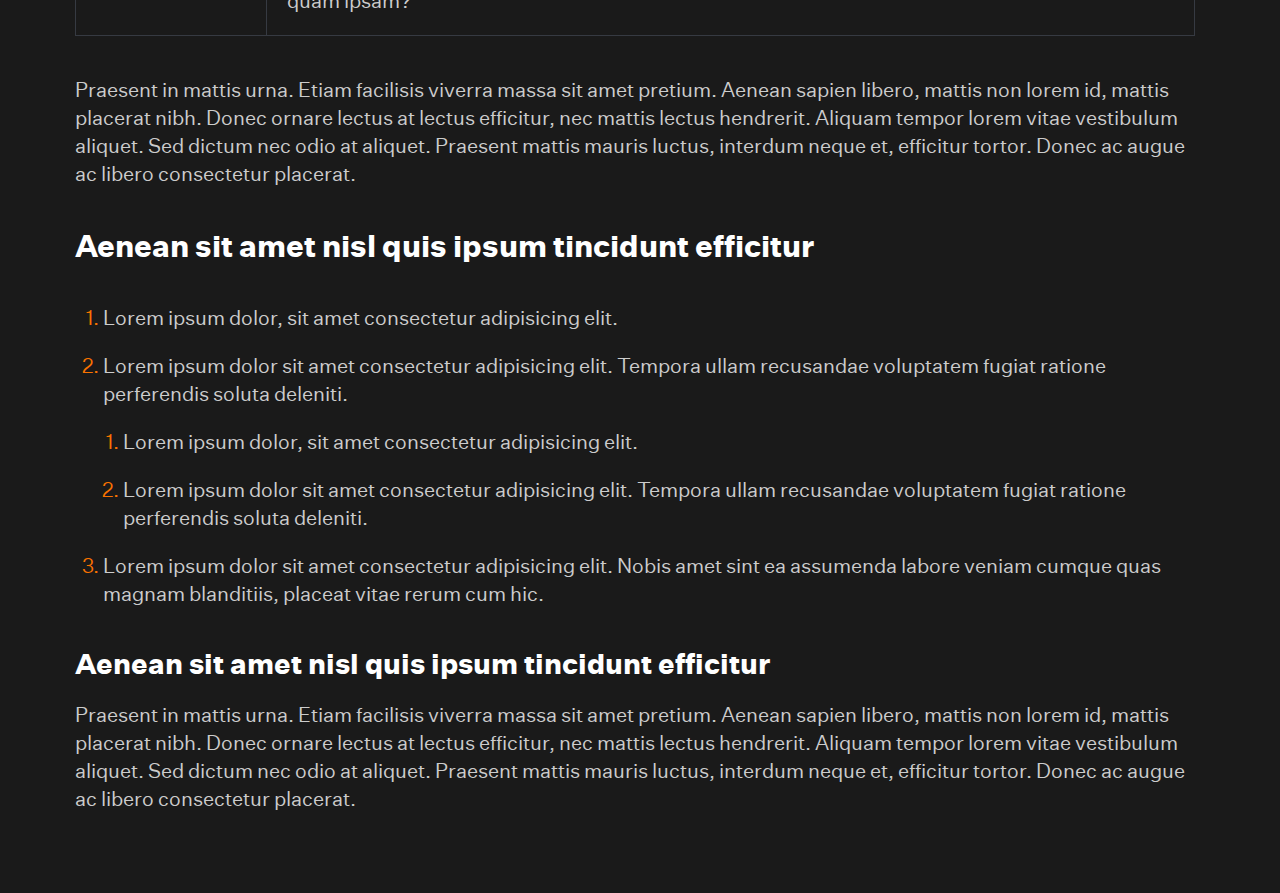
==== commit c9461120: "Dir restructure, minor CSS tweaks and improvements, HTML amendments" ====
--- a/pages/article/index.html
+++ b/pages/article/index.html
@@ -34,7 +34,7 @@
 
         <!-- Summary/Dek -->
         <p class="dek">
-            On <a href="https://www.fifa.com/tournaments/mens/worldcup/qatar2022/media-releases/crypto-com-unveiled-as-fifa-world-cup-qatar-2022-tm-official-sponsor" target="_blank">Tuesday</a>, FIFA announced that Crypto.com will be an Official Sponsor of the 2022 FIFA World Cup in Qatar.
+            Lorem ipsum dolor sit amet <a href="https://example.com/" target="_blank">consectetur</a> adipisicing elit. Nesciunt qui velit natus fuga, maiores vel possimus unde magnam officia fugiat officiis incidunt provident iure obcaecati!
         </p>
         
         <figure>
@@ -45,7 +45,7 @@
                 <source media="(min-width: 1024px)" srcset="">
                 <img src="image.jpg" alt="An Omega Speedmaster Professional sat on top of regolith" loading="lazy" decoding="async">
             </picture>
-            <figcaption>Credit: <a href="https://www.omegawatches.com/" target="_blank" rel="author">Omega Watches</a></figcaption>
+            <figcaption>Credit: <a href="https://dofresh.artstation.com/projects/gJDXZG" target="_blank" rel="author">DOFRESH</a></figcaption>
         </figure>
 
         <p>Suspendisse ut fermentum est. Quisque interdum ex a pretium blandit. Aenean ac ullamcorper metus, id viverra ipsum. Morbi vestibulum purus nec <a href="#" target="_blank">pellentesque</a> viverra. Nullam sed tortor et velit volutpat iaculis. Nunc a ullamcorper neque, at consequat eros. Orci varius natoque penatibus et magnis dis parturient montes, nascetur ridiculus mus.</p>
@@ -82,27 +82,12 @@
 
         <blockquote>
             <p>Lorem, ipsum dolor sit amet consectetur adipisicing elit. Dignissimos magni accusantium veritatis quibusdam at distinctio labore hic sapiente.</p>
-            <cite>John Doe, Google</cite>
+            <cite>John Doe, Microsoft</cite>
         </blockquote>
 
         <p>Duis mauris urna, aliquam vitae placerat ac, porttitor bibendum felis. Vestibulum imperdiet tortor in accumsan fringilla. Proin posuere felis sit amet eros euismod ultrices. Quisque vitae malesuada mauris, scelerisque mattis felis. Fusce volutpat eu erat ut dignissim.</p>
 
         <h2 id="aenean-sit-amet-nisl-quis-ipsum-tincidunt-efficitur"><a href="#aenean-sit-amet-nisl-quis-ipsum-tincidunt-efficitur">Aenean sit amet nisl quis ipsum tincidunt efficitur</a></h2>
-
-        <figure class="related">
-            <p class="related__title">
-                <a href="#">
-                    How the BBC is rolling out HSTS for better security and performance.
-                </a>
-                <span>By Alex Rodwell</span>
-            </p>
-            <picture class="related__picture">
-                <source media="(max-width: 414px)" srcset="">
-                <source media="(max-width: 768px)" srcset="">
-                <source media="(min-width: 1024px)" srcset="">
-                <img src="image.jpg" alt="An Omega Speedmaster Professional sat on top of regolith" loading="lazy" decoding="async">
-            </picture>
-        </figure>
         
         <p>Aenean sit amet nisl quis ipsum tincidunt efficitur. Nulla bibendum eros quis tellus ornare rhoncus. Suspendisse in neque id libero laoreet lobortis sit amet at dolor. Nulla ac leo ante. In egestas ornare viverra. Nullam volutpat ac risus in suscipit. Curabitur ac turpis diam. Mauris orci diam, eleifend vel sapien dignissim, iaculis commodo eros. Sed quis dolor ac nisl sodales pretium. Mauris at nibh nisi.</p>
 
--- a/pages/article/article.css
+++ b/pages/article/article.css
@@ -1,6 +1,4 @@
 @charset "UTF-8";
-/* Pending removal: never used, and not immediately obvious/logical what direction this goes (up for reference, so lg would cover the width between breakpoint lg and xl) */
-/* Pending: rarely used, generally you should never have specific CSS for a given range unless there is an extreme edge case, instead you should be using a breakpoint for each step a change is required */
 :root {
   --minima-property-navigation: 4.5rem;
   --minima-property-container: 1200px;
@@ -165,7 +163,7 @@
     padding-right: var(--minima-property-spacer-lg, 2rem);
   }
 }
-@media only screen and (max-width: 699px) {
+@media only screen and (max-width: 767px) {
   @supports (padding-inline: var(--minima-property-container-padding, 7.5vw)) {
     .container {
       padding-inline: var(--minima-property-container-padding, 7.5vw);
@@ -390,6 +388,27 @@
   gap: var(--minima-property-spacer-md, 1rem);
 }
 
+@media only screen and (min-width: 768px) {
+  .test {
+    color: red;
+  }
+}
+@media only screen and (max-width: 767px) {
+  .test {
+    color: blue;
+  }
+}
+@media only screen and (min-width: 768px) and (max-width: 992px) {
+  .test {
+    color: orange;
+  }
+}
+@media only screen and (min-width: 768px) and (max-width: 1200px) {
+  .test {
+    color: green;
+  }
+}
+
 article {
   position: relative;
 }
@@ -531,7 +550,7 @@
   padding-top: var(--minima-property-spacer-lg, 2rem);
   padding-bottom: var(--minima-property-spacer-lg, 2rem);
 }
-@media only screen and (min-width: 900px) {
+@media only screen and (min-width: 992px) {
   section.container {
     -ms-grid-columns: 6fr var(--minima-property-spacer-lg, 2rem) 2fr;
     grid-template-columns: 6fr 2fr;
@@ -543,7 +562,7 @@
 section.container > aside {
   background: rgba(255, 255, 255, 0.05);
 }
-@media only screen and (max-width: 899px) {
+@media only screen and (max-width: 991px) {
   section.container > aside {
     display: none;
     visibility: hidden;
@@ -591,7 +610,7 @@
   overflow-x: scroll;
   position: relative;
 }
-@media only screen and (max-width: 499px) {
+@media only screen and (max-width: 575px) {
   .table {
     border-right: 1px solid var(--minima-color-grey-200, #363A42);
     max-width: 85vw;
@@ -600,53 +619,6 @@
     min-width: 150vw;
     border-right: unset;
   }
-}
-
-.related {
-  display: -ms-grid;
-  display: grid;
-  grid-gap: var(--minima-property-spacer-md, 1rem);
-  gap: var(--minima-property-spacer-md, 1rem);
-  -ms-grid-columns: 1fr var(--minima-property-spacer-md, 1rem) min(25vw, var(--minima-property-spacer-xl, 4rem));
-  grid-template-columns: 1fr min(25vw, var(--minima-property-spacer-xl, 4rem));
-  -webkit-box-align: start;
-      -ms-flex-align: start;
-          align-items: flex-start;
-}
-.related__picture {
-  aspect-ratio: 1/1;
-  position: relative;
-}
-.related__picture img,
-.related__picture source {
-  position: absolute;
-  -o-object-fit: cover;
-     object-fit: cover;
-  width: 100%;
-  height: 100%;
-}
-@supports not (inset: 0) {
-  .related__picture img,
-.related__picture source {
-    top: 0;
-    right: 0;
-    bottom: 0;
-    left: 0;
-  }
-}
-@supports (inset: 0) {
-  .related__picture img,
-.related__picture source {
-    inset: 0;
-  }
-}
-.related__title {
-  margin: unset;
-  font-size: 1.125rem;
-  display: -ms-grid;
-  display: grid;
-  grid-gap: unset;
-  gap: unset;
 }
 
 article {
